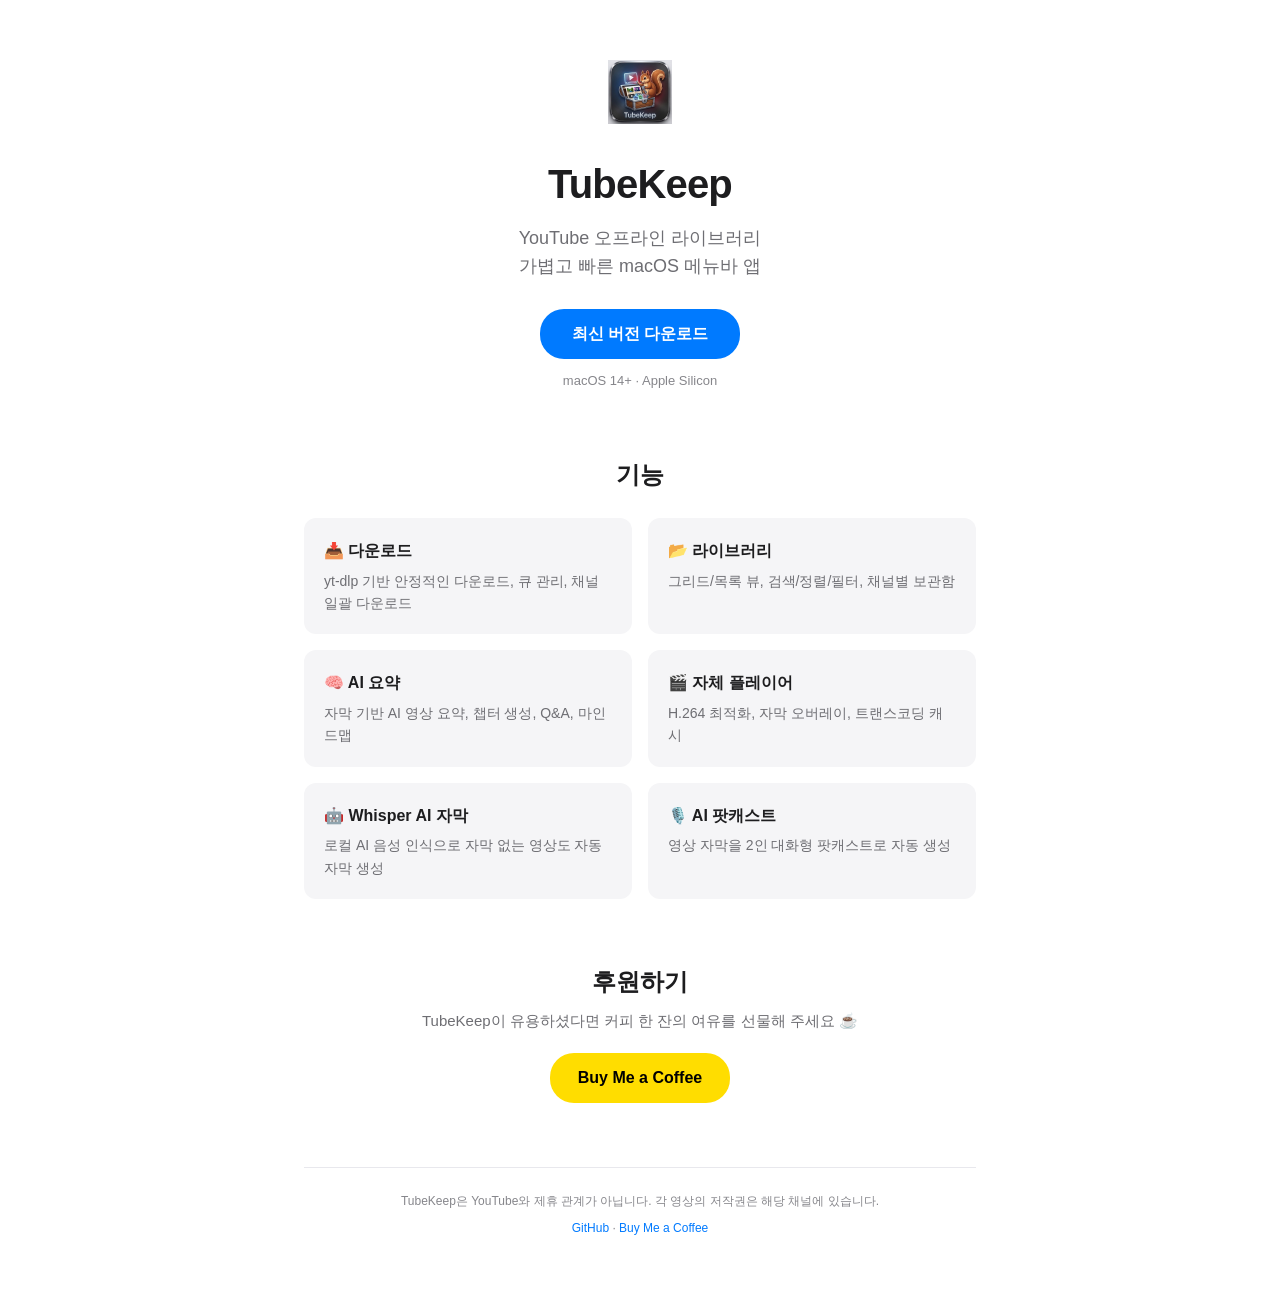
==== docs/web/index.html @ fd74006d "chore(macos): 폴더 구조를 에이전트 규칙에 정렬 — scripts/ 통일 + docs archive·web 격리 - Scripts/, Tools/ → 루트 scripts" ====
<!DOCTYPE html>
<html lang="ko">
<head>
<meta charset="UTF-8">
<meta name="viewport" content="width=device-width, initial-scale=1.0">
<title>TubeKeep — YouTube 오프라인 라이브러리</title>
<link rel="stylesheet" href="style.css">
</head>
<body>
<div class="container">
  <header>
    <div class="icon">
      <img src="app-icon.png" width="64" height="64" alt="TubeKeep">
    </div>
    <h1>TubeKeep</h1>
    <p class="subtitle">YouTube 오프라인 라이브러리<br>가볍고 빠른 macOS 메뉴바 앱</p>
    <a class="download-btn" href="https://github.com/BoraSarang/TubeKeep/releases/latest">최신 버전 다운로드</a>
    <p class="version">macOS 14+ · Apple Silicon</p>
  </header>

  <section class="features">
    <h2>기능</h2>
    <div class="grid">
      <div class="card">
        <h3>📥 다운로드</h3>
        <p>yt-dlp 기반 안정적인 다운로드, 큐 관리, 채널 일괄 다운로드</p>
      </div>
      <div class="card">
        <h3>📂 라이브러리</h3>
        <p>그리드/목록 뷰, 검색/정렬/필터, 채널별 보관함</p>
      </div>
      <div class="card">
        <h3>🧠 AI 요약</h3>
        <p>자막 기반 AI 영상 요약, 챕터 생성, Q&amp;A, 마인드맵</p>
      </div>
      <div class="card">
        <h3>🎬 자체 플레이어</h3>
        <p>H.264 최적화, 자막 오버레이, 트랜스코딩 캐시</p>
      </div>
      <div class="card">
        <h3>🤖 Whisper AI 자막</h3>
        <p>로컬 AI 음성 인식으로 자막 없는 영상도 자동 자막 생성</p>
      </div>
      <div class="card">
        <h3>🎙️ AI 팟캐스트</h3>
        <p>영상 자막을 2인 대화형 팟캐스트로 자동 생성</p>
      </div>
    </div>
  </section>

  <section class="support">
    <h2>후원하기</h2>
    <p>TubeKeep이 유용하셨다면 커피 한 잔의 여유를 선물해 주세요 ☕</p>
        <a class="coffee-btn" href="https://buymeacoffee.com/borasarang" target="_blank">
      Buy Me a Coffee
    </a>
  </section>

  <footer>
    <p>TubeKeep은 YouTube와 제휴 관계가 아닙니다. 각 영상의 저작권은 해당 채널에 있습니다.</p>
    <p class="links">
      <a href="https://github.com/BoraSarang/TubeKeep">GitHub</a>
      ·
      <a href="https://buymeacoffee.com/borasarang">Buy Me a Coffee</a>
    </p>
  </footer>
</div>
</body>
</html>
---- docs/web/style.css ----
* { margin: 0; padding: 0; box-sizing: border-box; }
body {
  font-family: -apple-system, BlinkMacSystemFont, "Segoe UI", Roboto, sans-serif;
  color: #1d1d1f;
  background: #fff;
  line-height: 1.6;
}
.container { max-width: 720px; margin: 0 auto; padding: 60px 24px; }
header { text-align: center; margin-bottom: 64px; }
.icon { margin-bottom: 20px; }
h1 { font-size: 40px; font-weight: 700; margin-bottom: 8px; letter-spacing: -0.02em; }
.subtitle { font-size: 18px; color: #6e6e73; margin-bottom: 28px; }
.download-btn {
  display: inline-block;
  background: #007AFF;
  color: #fff;
  padding: 12px 32px;
  border-radius: 24px;
  font-size: 16px;
  font-weight: 600;
  text-decoration: none;
  transition: background 0.2s;
}
.download-btn:hover { background: #0056cc; }
.version { margin-top: 12px; font-size: 13px; color: #86868b; }
.features { margin-bottom: 64px; }
.features h2 { font-size: 24px; font-weight: 600; margin-bottom: 24px; text-align: center; }
.grid { display: grid; grid-template-columns: 1fr 1fr; gap: 16px; }
.card {
  background: #f5f5f7;
  border-radius: 12px;
  padding: 20px;
  transition: transform 0.15s;
}
.card:hover { transform: translateY(-2px); }
.card h3 { font-size: 16px; font-weight: 600; margin-bottom: 6px; }
.card p { font-size: 14px; color: #6e6e73; }
.support { text-align: center; margin-bottom: 64px; }
.support h2 { font-size: 24px; font-weight: 600; margin-bottom: 8px; }
.support p { font-size: 15px; color: #6e6e73; margin-bottom: 20px; }
.coffee-btn {
  display: inline-block;
  background: #FFDD00;
  color: #000;
  padding: 12px 28px;
  border-radius: 24px;
  font-size: 16px;
  font-weight: 600;
  text-decoration: none;
  transition: opacity 0.2s;
}
.coffee-btn:hover { opacity: 0.85; }
footer { text-align: center; font-size: 12px; color: #86868b; border-top: 1px solid #e8e8ed; padding-top: 24px; }
footer .links { margin-top: 8px; }
footer .links a { color: #007AFF; text-decoration: none; }
footer .links a:hover { text-decoration: underline; }
@media (max-width: 520px) { .grid { grid-template-columns: 1fr; } }
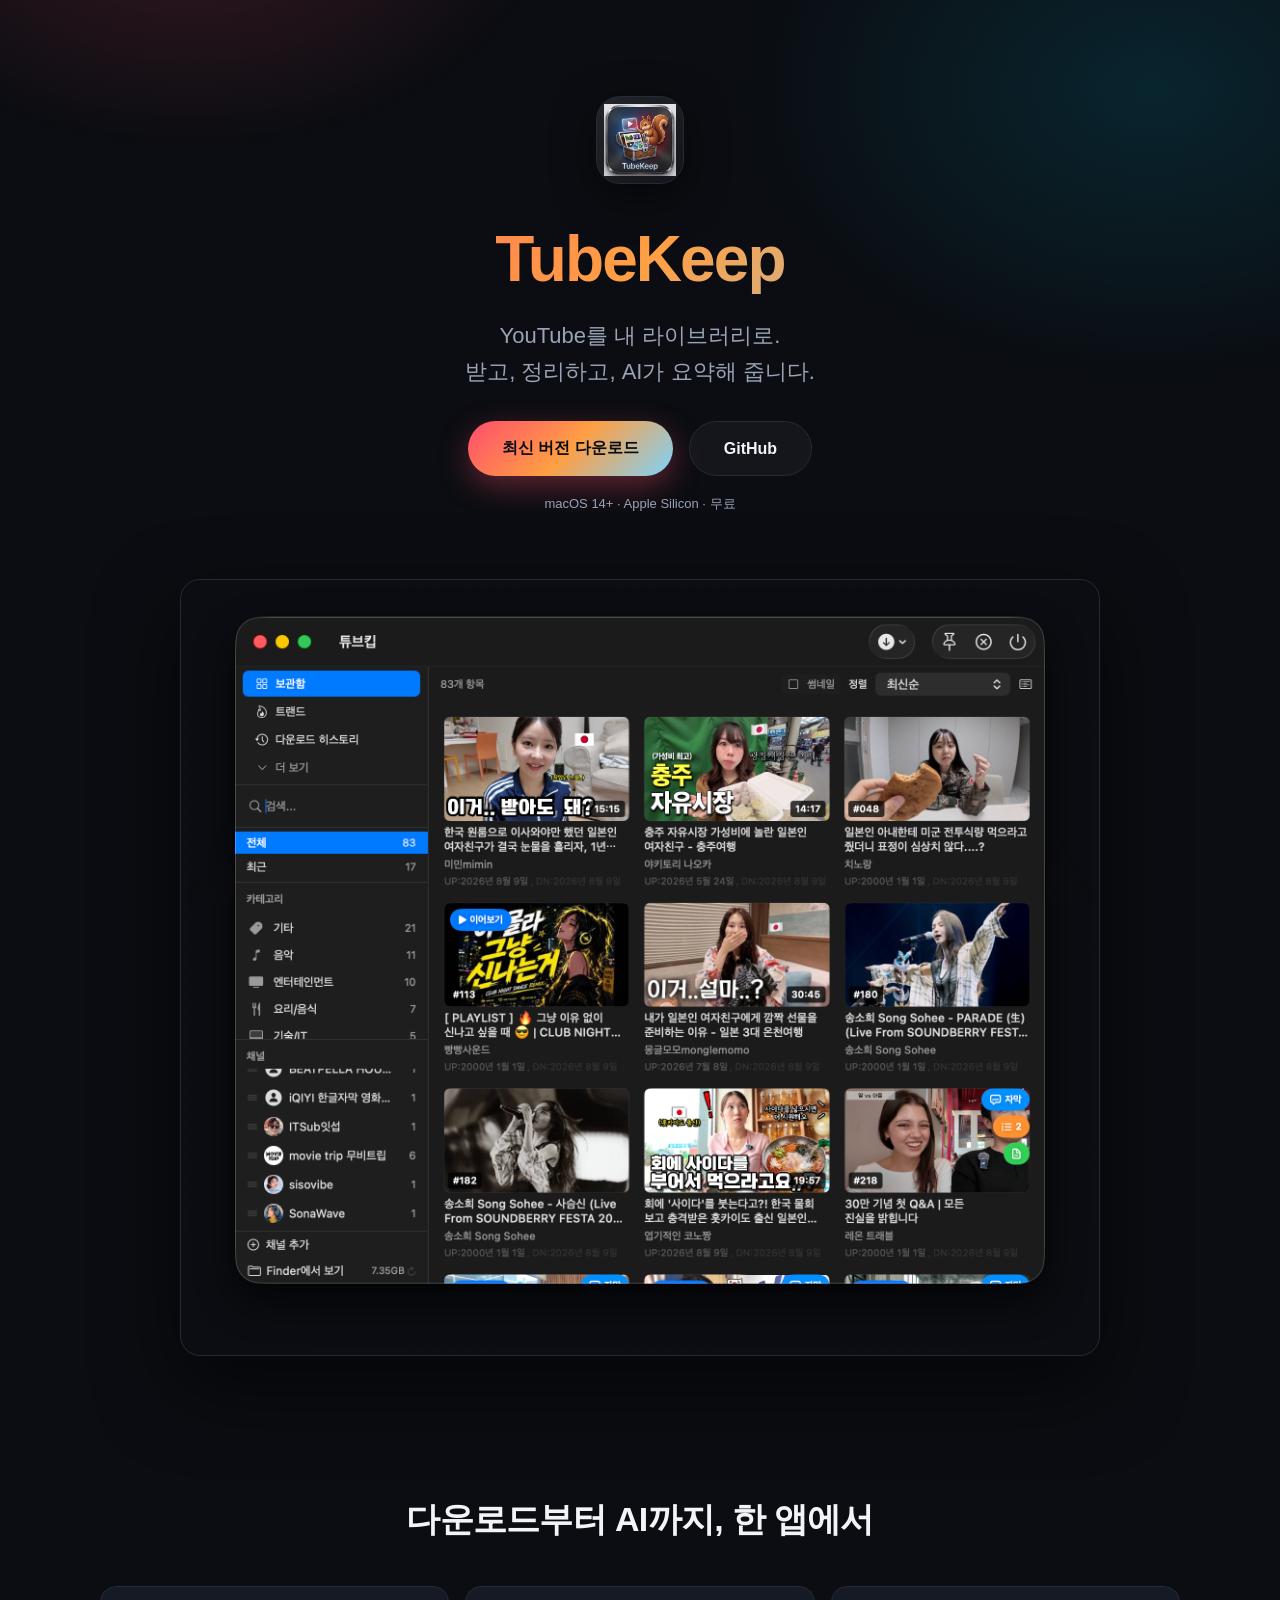
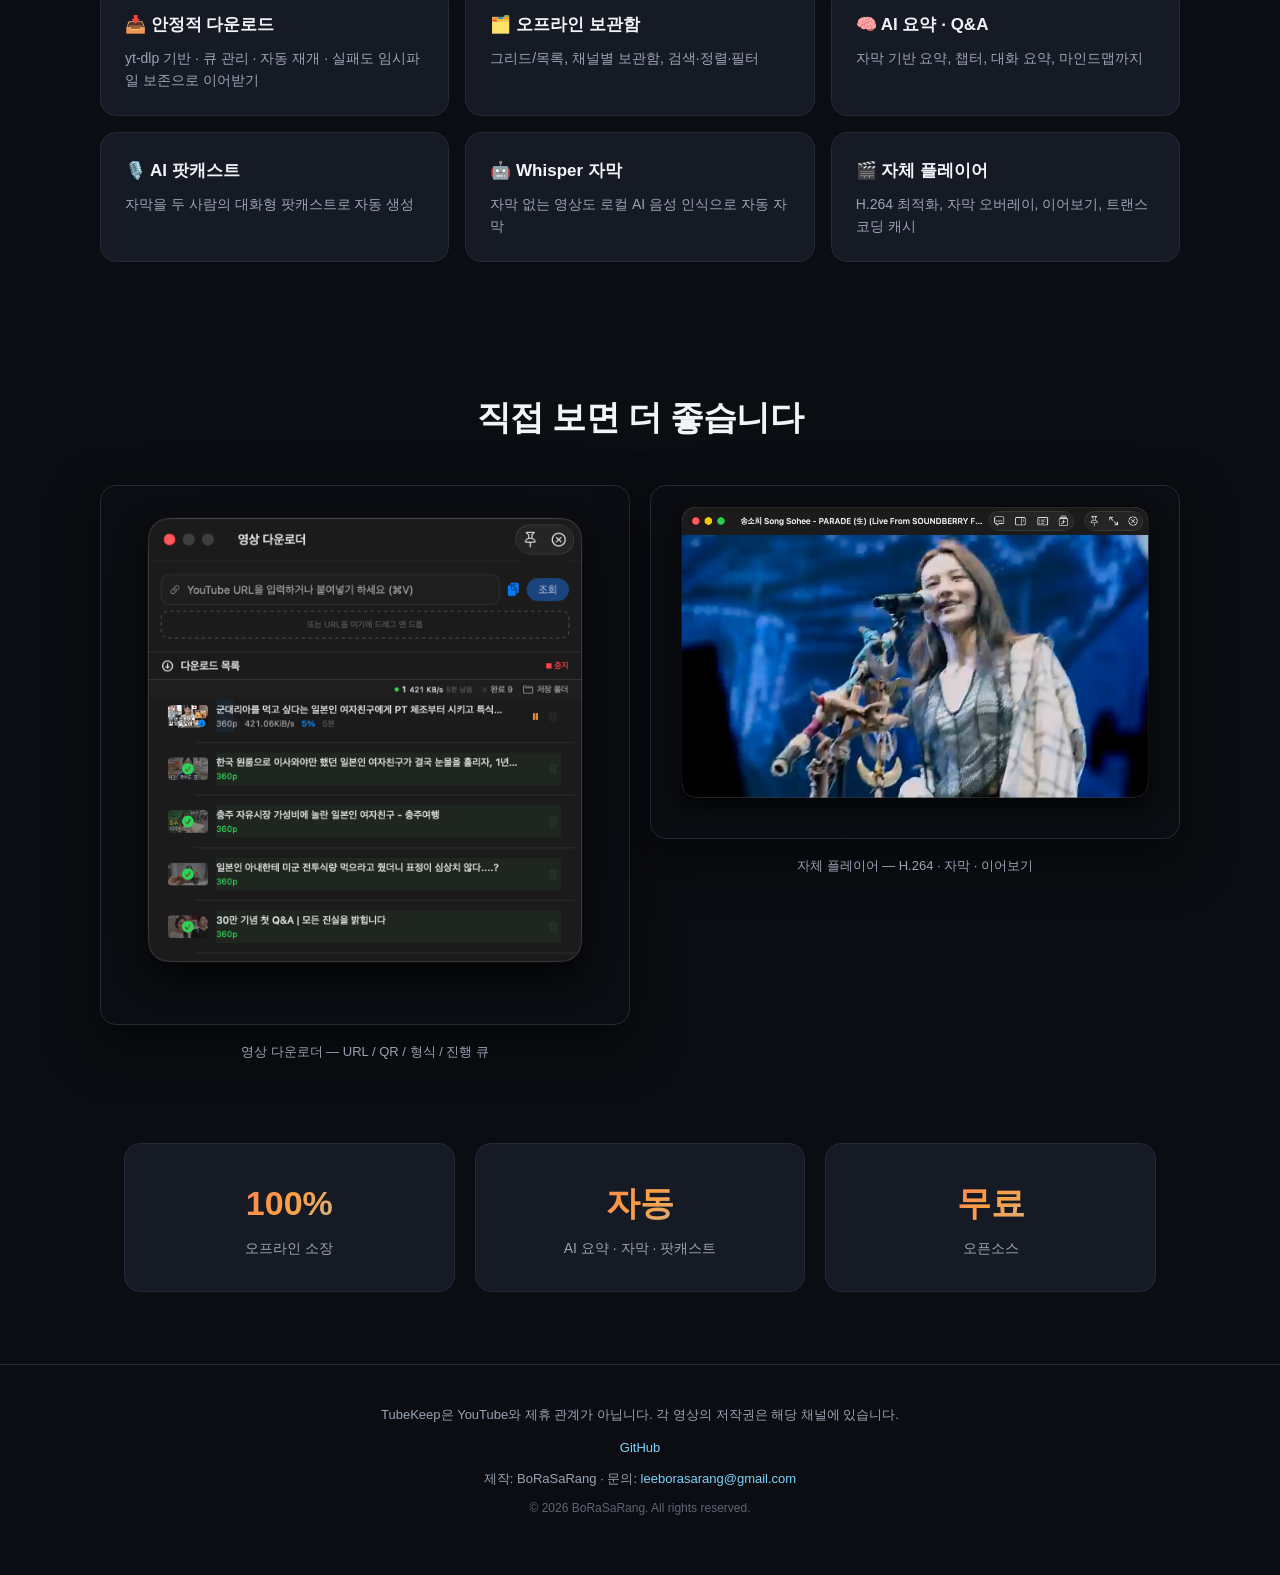
==== commit 46356d87: "feat(macos): 제작자 정보 변경 + 후원하기 삭제 + README/랜딩 페이지 재작성 - AboutView: 제작자 BoRaSaRang, 문의 이메일 leeborasara" ====
--- a/docs/web/index.html
+++ b/docs/web/index.html
@@ -3,67 +3,106 @@
 <head>
 <meta charset="UTF-8">
 <meta name="viewport" content="width=device-width, initial-scale=1.0">
-<title>TubeKeep — YouTube 오프라인 라이브러리</title>
+<title>TubeKeep — YouTube 오프라인 라이브러리 + AI</title>
 <link rel="stylesheet" href="style.css">
 </head>
 <body>
-<div class="container">
-  <header>
-    <div class="icon">
-      <img src="app-icon.png" width="64" height="64" alt="TubeKeep">
+
+<div class="bg-glow"></div>
+
+<!-- HERO -->
+<header class="hero">
+  <div class="hero-inner">
+    <div class="logo-badge">
+      <img src="app-icon.png" width="72" height="72" alt="TubeKeep">
     </div>
-    <h1>TubeKeep</h1>
-    <p class="subtitle">YouTube 오프라인 라이브러리<br>가볍고 빠른 macOS 메뉴바 앱</p>
-    <a class="download-btn" href="https://github.com/BoraSarang/TubeKeep/releases/latest">최신 버전 다운로드</a>
-    <p class="version">macOS 14+ · Apple Silicon</p>
-  </header>
+    <h1 class="hero-title">TubeKeep</h1>
+    <p class="hero-sub">
+      YouTube를 내 라이브러리로.<br>
+      받고, 정리하고, AI가 요약해 줍니다.
+    </p>
+    <div class="hero-cta">
+      <a class="btn btn-primary" href="https://github.com/BoraSarang/TubeKeep/releases/latest">최신 버전 다운로드</a>
+      <a class="btn btn-ghost" href="https://github.com/BoraSarang/TubeKeep">GitHub</a>
+    </div>
+    <p class="hero-meta">macOS 14+ · Apple Silicon · 무료</p>
+  </div>
+</header>
 
-  <section class="features">
-    <h2>기능</h2>
-    <div class="grid">
-      <div class="card">
-        <h3>📥 다운로드</h3>
-        <p>yt-dlp 기반 안정적인 다운로드, 큐 관리, 채널 일괄 다운로드</p>
-      </div>
-      <div class="card">
-        <h3>📂 라이브러리</h3>
-        <p>그리드/목록 뷰, 검색/정렬/필터, 채널별 보관함</p>
-      </div>
-      <div class="card">
-        <h3>🧠 AI 요약</h3>
-        <p>자막 기반 AI 영상 요약, 챕터 생성, Q&amp;A, 마인드맵</p>
-      </div>
-      <div class="card">
-        <h3>🎬 자체 플레이어</h3>
-        <p>H.264 최적화, 자막 오버레이, 트랜스코딩 캐시</p>
-      </div>
-      <div class="card">
-        <h3>🤖 Whisper AI 자막</h3>
-        <p>로컬 AI 음성 인식으로 자막 없는 영상도 자동 자막 생성</p>
-      </div>
-      <div class="card">
-        <h3>🎙️ AI 팟캐스트</h3>
-        <p>영상 자막을 2인 대화형 팟캐스트로 자동 생성</p>
-      </div>
+<!-- SCREENSHOT HERO -->
+<section class="showcase">
+  <img src="../screenshots/app/main.png" alt="TubeKeep 메인 화면" class="showcase-img">
+</section>
+
+<!-- FEATURES -->
+<section class="features">
+  <h2 class="section-title">다운로드부터 AI까지, 한 앱에서</h2>
+  <div class="grid">
+    <div class="card">
+      <h3>📥 안정적 다운로드</h3>
+      <p>yt-dlp 기반 · 큐 관리 · 자동 재개 · 실패도 임시파일 보존으로 이어받기</p>
     </div>
-  </section>
+    <div class="card">
+      <h3>🗂️ 오프라인 보관함</h3>
+      <p>그리드/목록, 채널별 보관함, 검색·정렬·필터</p>
+    </div>
+    <div class="card">
+      <h3>🧠 AI 요약 · Q&A</h3>
+      <p>자막 기반 요약, 챕터, 대화 요약, 마인드맵까지</p>
+    </div>
+    <div class="card">
+      <h3>🎙️ AI 팟캐스트</h3>
+      <p>자막을 두 사람의 대화형 팟캐스트로 자동 생성</p>
+    </div>
+    <div class="card">
+      <h3>🤖 Whisper 자막</h3>
+      <p>자막 없는 영상도 로컬 AI 음성 인식으로 자동 자막</p>
+    </div>
+    <div class="card">
+      <h3>🎬 자체 플레이어</h3>
+      <p>H.264 최적화, 자막 오버레이, 이어보기, 트랜스코딩 캐시</p>
+    </div>
+  </div>
+</section>
 
-  <section class="support">
-    <h2>후원하기</h2>
-    <p>TubeKeep이 유용하셨다면 커피 한 잔의 여유를 선물해 주세요 ☕</p>
-        <a class="coffee-btn" href="https://buymeacoffee.com/borasarang" target="_blank">
-      Buy Me a Coffee
-    </a>
-  </section>
+<!-- GALLERY -->
+<section class="gallery">
+  <h2 class="section-title">직접 보면 더 좋습니다</h2>
+  <div class="gallery-grid">
+    <figure class="shot">
+      <img src="../screenshots/app/downloader.png" alt="영상 다운로더 화면">
+      <figcaption>영상 다운로더 — URL / QR / 형식 / 진행 큐</figcaption>
+    </figure>
+    <figure class="shot">
+      <img src="../screenshots/app/player.png" alt="플레이어 화면">
+      <figcaption>자체 플레이어 — H.264 · 자막 · 이어보기</figcaption>
+    </figure>
+  </div>
+</section>
 
-  <footer>
-    <p>TubeKeep은 YouTube와 제휴 관계가 아닙니다. 각 영상의 저작권은 해당 채널에 있습니다.</p>
-    <p class="links">
-      <a href="https://github.com/BoraSarang/TubeKeep">GitHub</a>
-      ·
-      <a href="https://buymeacoffee.com/borasarang">Buy Me a Coffee</a>
-    </p>
-  </footer>
-</div>
+<!-- STATS -->
+<section class="stats">
+  <div class="stat">
+    <div class="stat-num">100%</div>
+    <div class="stat-label">오프라인 소장</div>
+  </div>
+  <div class="stat">
+    <div class="stat-num">자동</div>
+    <div class="stat-label">AI 요약 · 자막 · 팟캐스트</div>
+  </div>
+  <div class="stat">
+    <div class="stat-num">무료</div>
+    <div class="stat-label">오픈소스</div>
+  </div>
+</section>
+
+<footer class="footer">
+  <p>TubeKeep은 YouTube와 제휴 관계가 아닙니다. 각 영상의 저작권은 해당 채널에 있습니다.</p>
+  <p class="footer-links">
+    <a href="https://github.com/BoraSarang/TubeKeep">GitHub</a>
+  </p>
+  <p class="footer-info">제작: BoRaSaRang · 문의: <a href="mailto:leeborasarang@gmail.com">leeborasarang@gmail.com</a></p>
+  <p class="footer-copy">© 2026 BoRaSaRang. All rights reserved.</p>
+</footer>
 </body>
-</html>
+</html>
--- a/docs/web/style.css
+++ b/docs/web/style.css
@@ -1,57 +1,182 @@
 * { margin: 0; padding: 0; box-sizing: border-box; }
+:root {
+  --bg: #0b0d12;
+  --bg-soft: #12151d;
+  --card: #151a24;
+  --border: #232a38;
+  --text: #f2f4f8;
+  --muted: #9aa3b5;
+  --accent: #ff4d6d;
+  --accent2: #7dd3fc;
+  --gradient: linear-gradient(135deg, #ff4d6d 0%, #ff9f43 50%, #7dd3fc 100%);
+}
+html { scroll-behavior: smooth; }
 body {
   font-family: -apple-system, BlinkMacSystemFont, "Segoe UI", Roboto, sans-serif;
-  color: #1d1d1f;
-  background: #fff;
+  background: var(--bg);
+  color: var(--text);
   line-height: 1.6;
+  overflow-x: hidden;
 }
-.container { max-width: 720px; margin: 0 auto; padding: 60px 24px; }
-header { text-align: center; margin-bottom: 64px; }
-.icon { margin-bottom: 20px; }
-h1 { font-size: 40px; font-weight: 700; margin-bottom: 8px; letter-spacing: -0.02em; }
-.subtitle { font-size: 18px; color: #6e6e73; margin-bottom: 28px; }
-.download-btn {
+.bg-glow {
+  position: fixed;
+  inset: 0;
+  z-index: -1;
+  background:
+    radial-gradient(600px 400px at 15% -10%, rgba(255, 79, 109, 0.18), transparent 60%),
+    radial-gradient(700px 500px at 90% 10%, rgba(0, 212, 255, 0.12), transparent 60%),
+    radial-gradient(800px 600px at 50% 110%, rgba(255, 159, 67, 0.10), transparent 60%);
+}
+
+/* HERO */
+.hero { text-align: center; padding: 96px 24px 40px; }
+.logo-badge {
+  display: inline-flex;
+  justify-content: center;
+  align-items: center;
+  width: 88px; height: 88px;
+  margin-bottom: 24px;
+  border-radius: 24px;
+  background: linear-gradient(140deg, rgba(255,255,255,0.10), rgba(255,255,255,0.03));
+  border: 1px solid var(--border);
+  box-shadow: 0 12px 40px rgba(0,0,0,0.5);
+}
+.hero-title {
+  font-size: 64px;
+  font-weight: 800;
+  letter-spacing: -0.03em;
+  background: var(--gradient);
+  -webkit-background-clip: text;
+  background-clip: text;
+  -webkit-text-fill-color: transparent;
+  margin-bottom: 8px;
+}
+.hero-sub {
+  font-size: 22px;
+  color: var(--muted);
+  font-weight: 500;
+  margin-bottom: 32px;
+}
+.hero-cta { display: flex; gap: 16px; justify-content: center; flex-wrap: wrap; }
+.btn {
   display: inline-block;
-  background: #007AFF;
-  color: #fff;
-  padding: 12px 32px;
-  border-radius: 24px;
+  padding: 14px 34px;
+  border-radius: 999px;
   font-size: 16px;
   font-weight: 600;
   text-decoration: none;
-  transition: background 0.2s;
+  transition: transform 0.15s, box-shadow 0.2s;
 }
-.download-btn:hover { background: #0056cc; }
-.version { margin-top: 12px; font-size: 13px; color: #86868b; }
-.features { margin-bottom: 64px; }
-.features h2 { font-size: 24px; font-weight: 600; margin-bottom: 24px; text-align: center; }
-.grid { display: grid; grid-template-columns: 1fr 1fr; gap: 16px; }
+.btn-primary {
+  background: var(--gradient);
+  color: #0b0d12;
+  box-shadow: 0 10px 30px rgba(255, 79, 109, 0.35);
+}
+.btn-primary:hover { transform: translateY(-2px); box-shadow: 0 16px 40px rgba(255, 79, 109, 0.45); }
+.btn-ghost {
+  border: 1px solid var(--border);
+  color: var(--text);
+  background: rgba(255,255,255,0.04);
+}
+.btn-ghost:hover { background: rgba(255,255,255,0.09); transform: translateY(-2px); }
+.hero-meta { margin-top: 18px; font-size: 13px; color: var(--muted); }
+
+/* SHOWCASE */
+.showcase { padding: 24px 24px 64px; text-align: center; }
+.showcase-img {
+  max-width: 920px;
+  width: 100%;
+  border-radius: 20px;
+  border: 1px solid var(--border);
+  box-shadow: 0 30px 80px rgba(0,0,0,0.6);
+}
+
+/* SECTION */
+section { padding: 64px 24px; }
+.section-title {
+  font-size: 34px;
+  font-weight: 700;
+  letter-spacing: -0.02em;
+  text-align: center;
+  margin-bottom: 40px;
+}
+.container { max-width: 1080px; margin: 0 auto; }
+
+/* FEATURES */
+.features { background: var(--bg); }
+.features .grid {
+  max-width: 1080px;
+  margin: 0 auto;
+  display: grid;
+  grid-template-columns: repeat(3, 1fr);
+  gap: 16px;
+}
 .card {
-  background: #f5f5f7;
-  border-radius: 12px;
-  padding: 20px;
-  transition: transform 0.15s;
+  background: var(--card);
+  border: 1px solid var(--border);
+  border-radius: 16px;
+  padding: 24px;
+  transition: transform 0.18s, border-color 0.2s;
 }
-.card:hover { transform: translateY(-2px); }
-.card h3 { font-size: 16px; font-weight: 600; margin-bottom: 6px; }
-.card p { font-size: 14px; color: #6e6e73; }
-.support { text-align: center; margin-bottom: 64px; }
-.support h2 { font-size: 24px; font-weight: 600; margin-bottom: 8px; }
-.support p { font-size: 15px; color: #6e6e73; margin-bottom: 20px; }
-.coffee-btn {
-  display: inline-block;
-  background: #FFDD00;
-  color: #000;
-  padding: 12px 28px;
-  border-radius: 24px;
-  font-size: 16px;
-  font-weight: 600;
-  text-decoration: none;
-  transition: opacity 0.2s;
+.card:hover { transform: translateY(-4px); border-color: rgba(125, 211, 252, 0.4); }
+.card h3 { font-size: 17px; font-weight: 600; margin-bottom: 8px; }
+.card p { font-size: 14px; color: var(--muted); }
+
+/* GALLERY */
+.gallery { background: var(--bg); }
+.gallery-grid {
+  max-width: 1080px;
+  margin: 0 auto;
+  display: grid;
+  grid-template-columns: repeat(2, 1fr);
+  gap: 20px;
 }
-.coffee-btn:hover { opacity: 0.85; }
-footer { text-align: center; font-size: 12px; color: #86868b; border-top: 1px solid #e8e8ed; padding-top: 24px; }
-footer .links { margin-top: 8px; }
-footer .links a { color: #007AFF; text-decoration: none; }
-footer .links a:hover { text-decoration: underline; }
-@media (max-width: 520px) { .grid { grid-template-columns: 1fr; } }
+.shot { margin: 0; }
+.shot img {
+  width: 100%;
+  border-radius: 16px;
+  border: 1px solid var(--border);
+  box-shadow: 0 20px 50px rgba(0,0,0,0.5);
+}
+.shot figcaption { text-align: center; font-size: 13px; color: var(--muted); margin-top: 10px; }
+
+/* STATS */
+.stats {
+  max-width: 1080px;
+  margin: 0 auto;
+  display: grid;
+  grid-template-columns: repeat(3, 1fr);
+  gap: 20px;
+  text-align: center;
+  padding: 16px 24px 72px;
+}
+.stat {
+  background: var(--card);
+  border: 1px solid var(--border);
+  border-radius: 16px;
+  padding: 32px 20px;
+}
+.stat-num {
+  font-size: 34px;
+  font-weight: 800;
+  background: var(--gradient);
+  -webkit-background-clip: text;
+  background-clip: text;
+  -webkit-text-fill-color: transparent;
+}
+.stat-label { margin-top: 6px; font-size: 14px; color: var(--muted); }
+
+/* FOOTER */
+.footer { text-align: center; padding: 40px 24px 56px; border-top: 1px solid var(--border); color: var(--muted); font-size: 13px; }
+.footer-links { margin-top: 12px; }
+.footer-links a, .footer-info a { color: var(--accent2); text-decoration: none; }
+.footer-links a:hover, .footer-info a:hover { text-decoration: underline; }
+.footer-info { margin-top: 10px; }
+.footer-copy { margin-top: 10px; color: #5d6675; font-size: 12px; }
+
+@media (max-width: 768px) {
+  .hero-title { font-size: 44px; }
+  .features .grid { grid-template-columns: 1fr; }
+  .gallery-grid { grid-template-columns: 1fr; }
+  .stats { grid-template-columns: 1fr; }
+}
